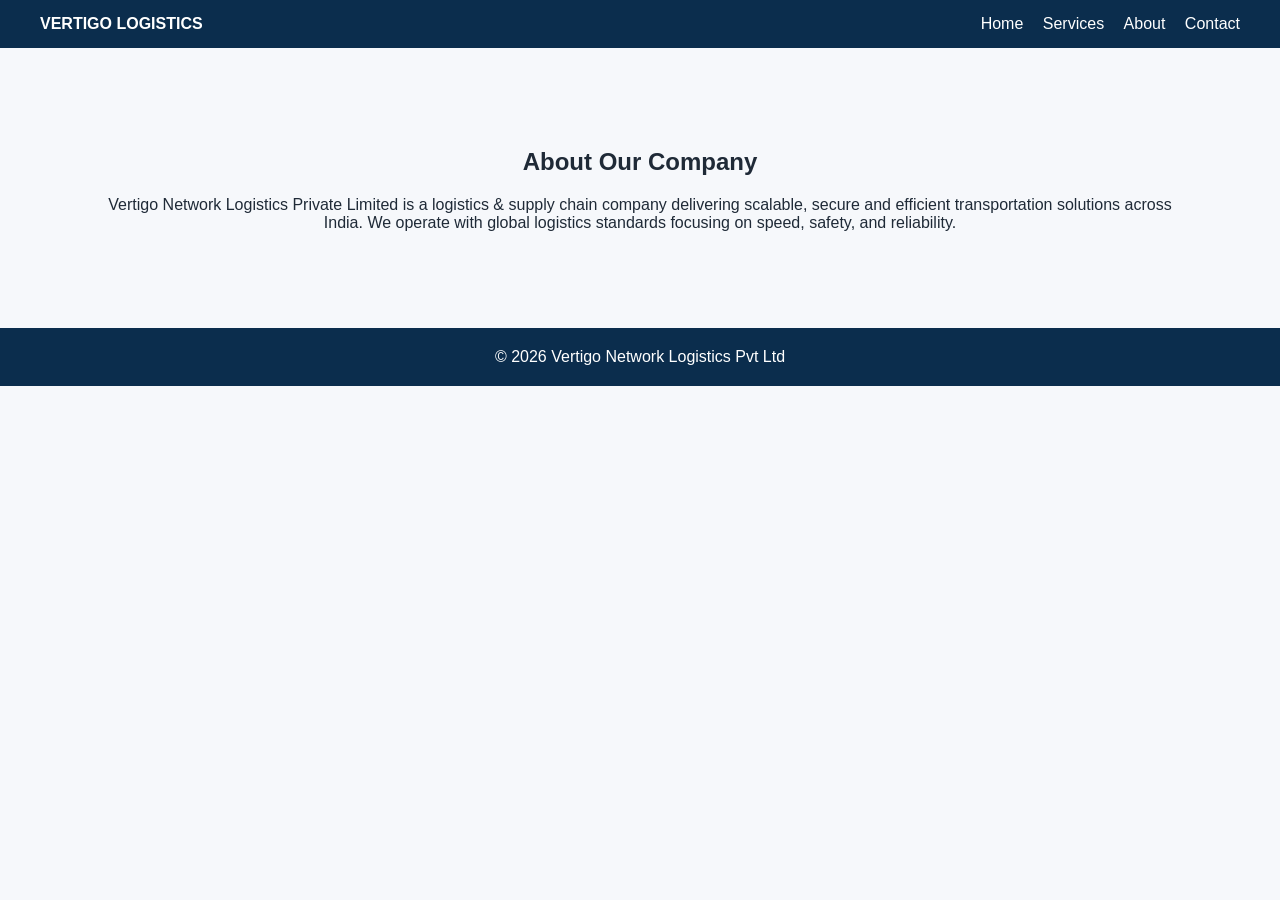
==== about.html @ bb280b38 "Create about.html" ====
<!DOCTYPE html>
<html>
<head>
<title>About - Vertigo Logistics</title>
<link rel="stylesheet" href="style.css">
</head>
<body>

<header>
  <div class="logo">VERTIGO LOGISTICS</div>
  <nav>
    <a href="index.html">Home</a>
    <a href="services.html">Services</a>
    <a href="about.html">About</a>
    <a href="contact.html">Contact</a>
  </nav>
</header>

<section class="section">
  <h2>About Our Company</h2>

  <p>
    Vertigo Network Logistics Private Limited is a logistics & supply chain company
    delivering scalable, secure and efficient transportation solutions across India.
    We operate with global logistics standards focusing on speed, safety, and reliability.
  </p>
</section>

<footer>
  © 2026 Vertigo Network Logistics Pvt Ltd
</footer>

</body>
</html>
---- style.css ----
body {
  margin: 0;
  font-family: Arial, sans-serif;
  background: #f6f8fb;
  color: #1f2a37;
}

header {
  background: #0b2d4d;
  padding: 15px 40px;
  display: flex;
  justify-content: space-between;
  align-items: center;
  position: sticky;
  top: 0;
}

.logo {
  color: white;
  font-weight: bold;
}

nav a {
  color: white;
  margin-left: 15px;
  text-decoration: none;
}

.hero {
  text-align: center;
  padding: 120px 20px;
  background: linear-gradient(135deg, #ffffff, #eaf2ff);
}

.hero h1 {
  font-size: 42px;
}

.btn {
  display: inline-block;
  margin-top: 20px;
  padding: 14px 28px;
  background: #25D366;
  color: white;
  border-radius: 30px;
  text-decoration: none;
}

.section {
  padding: 80px 20px;
  max-width: 1100px;
  margin: auto;
  text-align: center;
}

.grid {
  display: grid;
  grid-template-columns: repeat(auto-fit, minmax(250px, 1fr));
  gap: 20px;
}

.card {
  background: white;
  padding: 25px;
  border-radius: 12px;
  box-shadow: 0 8px 20px rgba(0,0,0,0.08);
}

footer {
  background: #0b2d4d;
  color: white;
  text-align: center;
  padding: 20px;
}
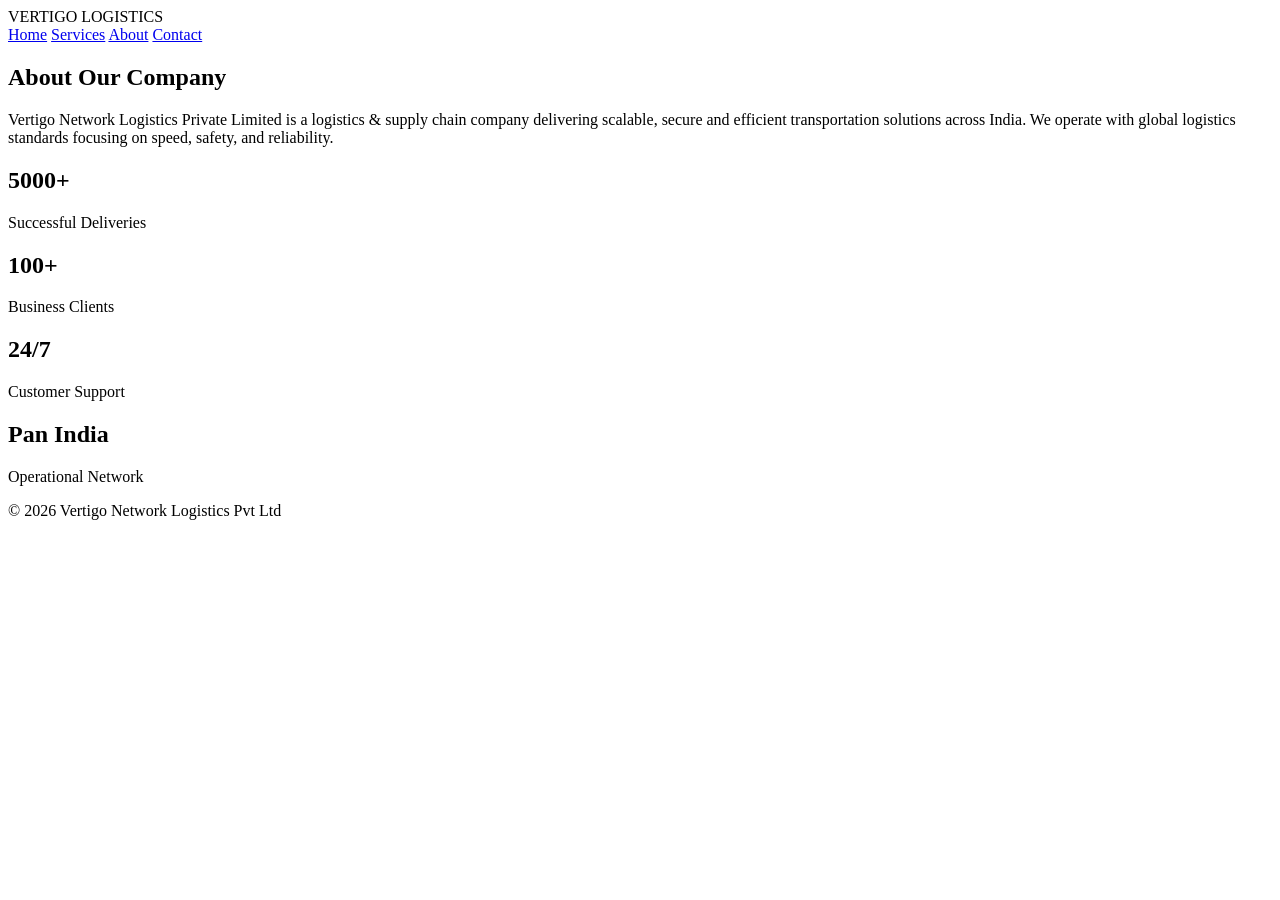
==== commit 71a73c58: "Update about.html" ====
--- a/about.html
+++ b/about.html
@@ -25,6 +25,29 @@
     We operate with global logistics standards focusing on speed, safety, and reliability.
   </p>
 </section>
+ <section class="stats">
+
+<div class="stat">
+<h2>5000+</h2>
+<p>Successful Deliveries</p>
+</div>
+
+<div class="stat">
+<h2>100+</h2>
+<p>Business Clients</p>
+</div>
+
+<div class="stat">
+<h2>24/7</h2>
+<p>Customer Support</p>
+</div>
+
+<div class="stat">
+<h2>Pan India</h2>
+<p>Operational Network</p>
+</div>
+
+</section> 
 
 <footer>
   © 2026 Vertigo Network Logistics Pvt Ltd
--- a/style.css
+++ b/style.css
@@ -1,74 +1,145 @@
-body {
-  margin: 0;
-  font-family: Arial, sans-serif;
-  background: #f6f8fb;
-  color: #1f2a37;
+.contact-hero{
+    background:linear-gradient(135deg,#0b2d4d,#134a7c);
+    color:white;
+    text-align:center;
+    padding:80px 20px;
 }
 
-header {
-  background: #0b2d4d;
-  padding: 15px 40px;
-  display: flex;
-  justify-content: space-between;
-  align-items: center;
-  position: sticky;
-  top: 0;
+.contact-hero h1{
+    font-size:48px;
+    margin-bottom:15px;
 }
 
-.logo {
-  color: white;
-  font-weight: bold;
+.contact-hero p{
+    max-width:700px;
+    margin:auto;
+    opacity:0.9;
 }
 
-nav a {
-  color: white;
-  margin-left: 15px;
-  text-decoration: none;
+.contact-container{
+    display:grid;
+    grid-template-columns:1fr 1fr;
+    gap:40px;
+    max-width:1200px;
+    margin:60px auto;
+    padding:20px;
 }
 
-.hero {
-  text-align: center;
-  padding: 120px 20px;
-  background: linear-gradient(135deg, #ffffff, #eaf2ff);
+.info-card{
+    background:white;
+    padding:25px;
+    margin-bottom:20px;
+    border-radius:16px;
+    box-shadow:0 10px 25px rgba(0,0,0,.08);
+    transition:.3s;
 }
 
-.hero h1 {
-  font-size: 42px;
+.info-card:hover{
+    transform:translateY(-6px);
 }
 
-.btn {
-  display: inline-block;
-  margin-top: 20px;
-  padding: 14px 28px;
-  background: #25D366;
-  color: white;
-  border-radius: 30px;
-  text-decoration: none;
+.contact-form{
+    background:white;
+    padding:35px;
+    border-radius:20px;
+    box-shadow:0 15px 35px rgba(0,0,0,.08);
 }
 
-.section {
-  padding: 80px 20px;
-  max-width: 1100px;
-  margin: auto;
-  text-align: center;
+.contact-form h2{
+    margin-bottom:25px;
 }
 
-.grid {
-  display: grid;
-  grid-template-columns: repeat(auto-fit, minmax(250px, 1fr));
-  gap: 20px;
+.contact-form input,
+.contact-form textarea{
+    width:100%;
+    padding:14px;
+    margin-bottom:15px;
+    border:1px solid #ddd;
+    border-radius:10px;
+    font-size:15px;
 }
 
-.card {
-  background: white;
-  padding: 25px;
-  border-radius: 12px;
-  box-shadow: 0 8px 20px rgba(0,0,0,0.08);
+.contact-form textarea{
+    height:120px;
 }
 
-footer {
-  background: #0b2d4d;
-  color: white;
-  text-align: center;
-  padding: 20px;
+.contact-form button{
+    width:100%;
+    background:#0b2d4d;
+    color:white;
+    border:none;
+    padding:15px;
+    border-radius:10px;
+    font-size:16px;
+    cursor:pointer;
+    transition:.3s;
 }
+
+.contact-form button:hover{
+    background:#134a7c;
+}
+
+.whatsapp-btn{
+    display:inline-block;
+    background:#25D366;
+    color:white;
+    padding:12px 22px;
+    border-radius:30px;
+    text-decoration:none;
+    font-weight:600;
+}
+
+.map-section{
+    max-width:1200px;
+    margin:60px auto;
+    padding:20px;
+}
+
+.map-section h2{
+    text-align:center;
+    margin-bottom:20px;
+}
+
+.map-section iframe{
+    width:100%;
+    height:400px;
+    border:none;
+    border-radius:20px;
+    box-shadow:0 10px 25px rgba(0,0,0,.08);
+}
+
+@media(max-width:768px){
+    .contact-container{
+        grid-template-columns:1fr;
+    }
+
+    .contact-hero h1{
+        font-size:34px;
+    }
+   .why-us{
+padding:80px 20px;
+background:#fff;
+text-align:center;
+}
+
+.why-grid{
+display:grid;
+grid-template-columns:repeat(auto-fit,minmax(250px,1fr));
+gap:25px;
+max-width:1200px;
+margin:auto;
+margin-top:40px;
+}
+
+.why-card{
+background:#fff;
+padding:30px;
+border-radius:16px;
+box-shadow:0 10px 25px rgba(0,0,0,.08);
+transition:.3s;
+}
+
+.why-card:hover{
+transform:translateY(-8px);
+} 
+}
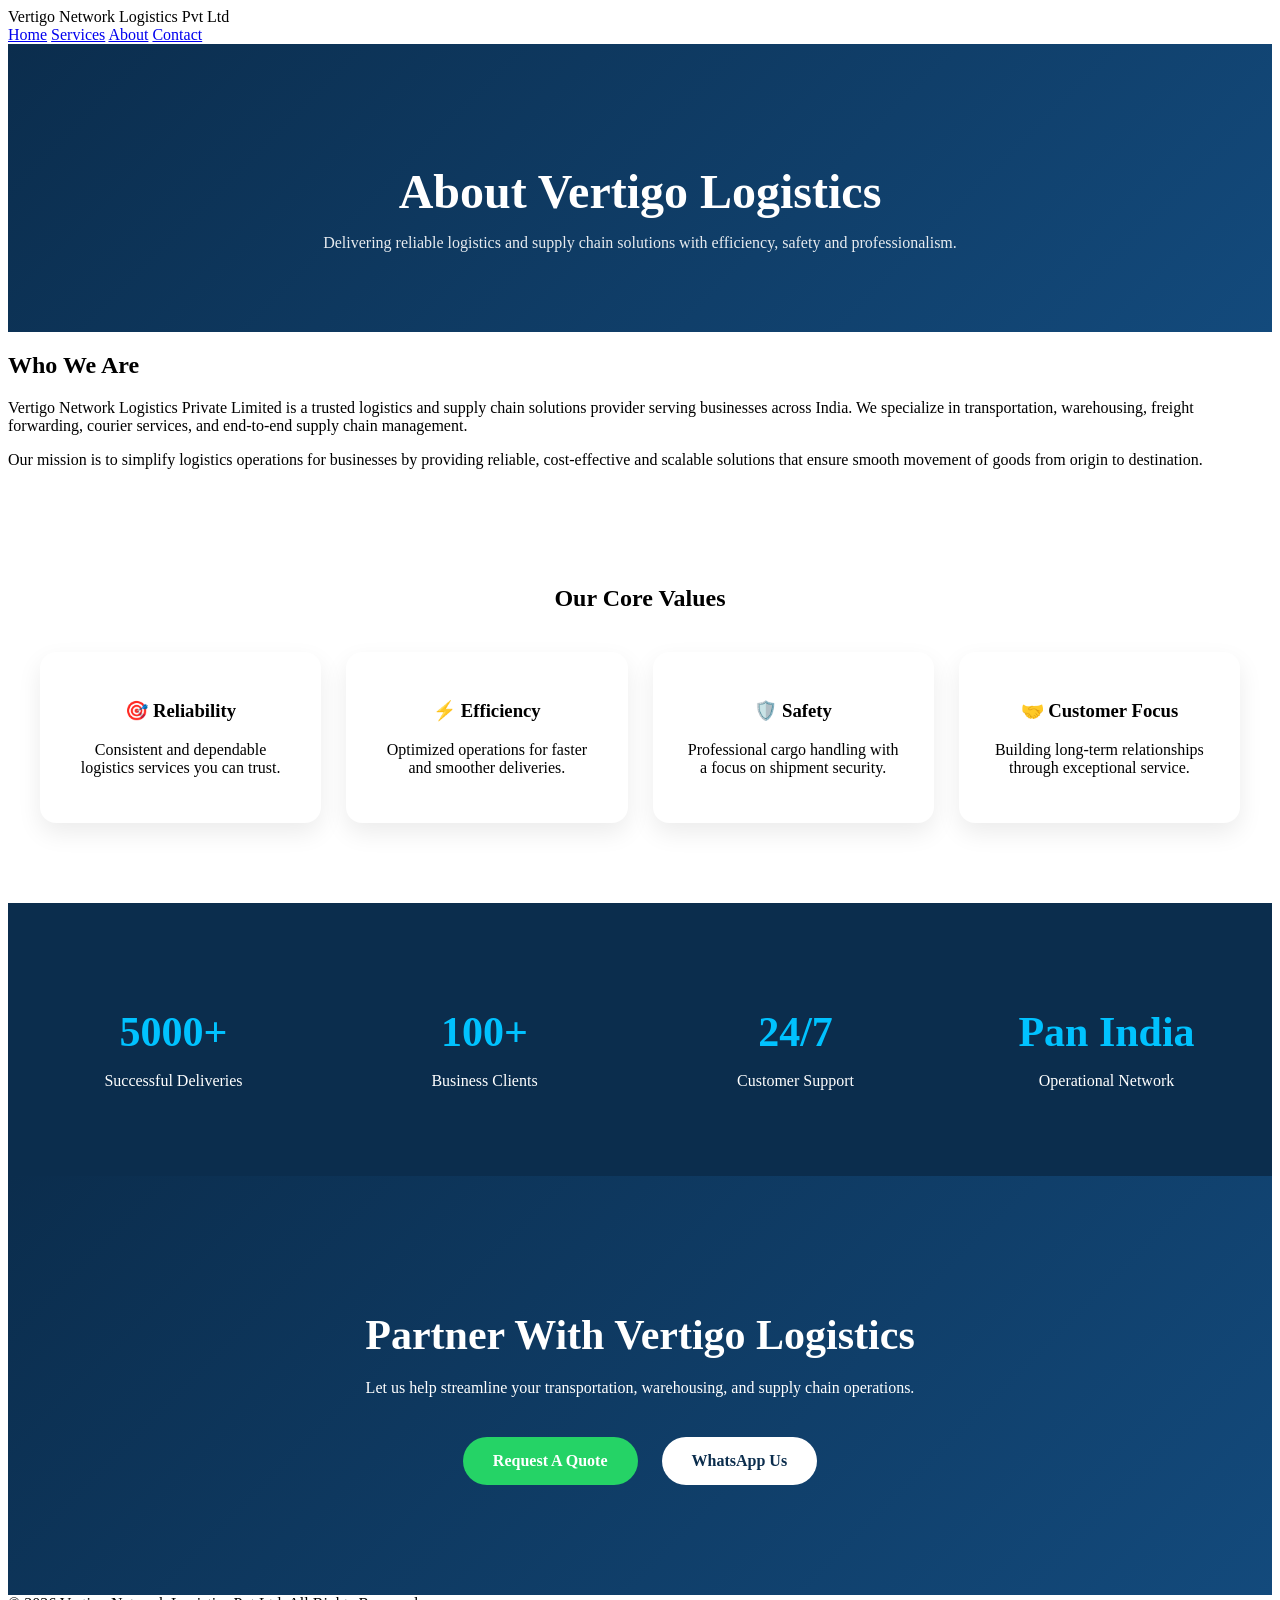
==== commit 99bf9e9c: "Update about.html" ====
--- a/about.html
+++ b/about.html
@@ -1,13 +1,23 @@
 <!DOCTYPE html>
-<html>
+<html lang="en">
 <head>
-<title>About - Vertigo Logistics</title>
+<meta charset="UTF-8">
+<meta name="viewport" content="width=device-width, initial-scale=1.0">
+
+<title>About Us | Vertigo Network Logistics Pvt Ltd</title>
+
+<meta name="description" content="Learn about Vertigo Network Logistics Pvt Ltd, a trusted logistics and supply chain solutions provider across India.">
+
 <link rel="stylesheet" href="style.css">
 </head>
+
 <body>
 
 <header>
-  <div class="logo">VERTIGO LOGISTICS</div>
+ <div class="logo">
+    Vertigo Network Logistics Pvt Ltd
+</div>
+
   <nav>
     <a href="index.html">Home</a>
     <a href="services.html">Services</a>
@@ -16,16 +26,64 @@
   </nav>
 </header>
 
+<section class="contact-hero">
+    <h1>About Vertigo Logistics</h1>
+    <p>
+        Delivering reliable logistics and supply chain solutions
+        with efficiency, safety and professionalism.
+    </p>
+</section>
+
 <section class="section">
-  <h2>About Our Company</h2>
 
-  <p>
-    Vertigo Network Logistics Private Limited is a logistics & supply chain company
-    delivering scalable, secure and efficient transportation solutions across India.
-    We operate with global logistics standards focusing on speed, safety, and reliability.
-  </p>
+    <h2>Who We Are</h2>
+
+    <p>
+        Vertigo Network Logistics Private Limited is a trusted logistics and
+        supply chain solutions provider serving businesses across India.
+        We specialize in transportation, warehousing, freight forwarding,
+        courier services, and end-to-end supply chain management.
+    </p>
+
+    <p>
+        Our mission is to simplify logistics operations for businesses by
+        providing reliable, cost-effective and scalable solutions that
+        ensure smooth movement of goods from origin to destination.
+    </p>
+
 </section>
- <section class="stats">
+
+<section class="why-us">
+
+<h2>Our Core Values</h2>
+
+<div class="why-grid">
+
+<div class="why-card">
+<h3>🎯 Reliability</h3>
+<p>Consistent and dependable logistics services you can trust.</p>
+</div>
+
+<div class="why-card">
+<h3>⚡ Efficiency</h3>
+<p>Optimized operations for faster and smoother deliveries.</p>
+</div>
+
+<div class="why-card">
+<h3>🛡️ Safety</h3>
+<p>Professional cargo handling with a focus on shipment security.</p>
+</div>
+
+<div class="why-card">
+<h3>🤝 Customer Focus</h3>
+<p>Building long-term relationships through exceptional service.</p>
+</div>
+
+</div>
+
+</section>
+
+<section class="stats">
 
 <div class="stat">
 <h2>5000+</h2>
@@ -47,10 +105,29 @@
 <p>Operational Network</p>
 </div>
 
-</section> 
+</section>
+
+<section class="cta">
+
+<h2>Partner With Vertigo Logistics</h2>
+
+<p>
+Let us help streamline your transportation, warehousing,
+and supply chain operations.
+</p>
+
+<a href="contact.html" class="cta-btn">
+Request A Quote
+</a>
+
+<a href="https://wa.me/919136144490" class="cta-btn secondary">
+WhatsApp Us
+</a>
+
+</section>
 
 <footer>
-  © 2026 Vertigo Network Logistics Pvt Ltd
+  © 2026 Vertigo Network Logistics Pvt Ltd. All Rights Reserved.
 </footer>
 
 </body>
--- a/style.css
+++ b/style.css
@@ -116,6 +116,7 @@
     .contact-hero h1{
         font-size:34px;
     }
+    }
    .why-us{
 padding:80px 20px;
 background:#fff;
@@ -141,5 +142,70 @@
 
 .why-card:hover{
 transform:translateY(-8px);
-} 
-}
+}
+    .stats{
+background:#0b2d4d;
+color:white;
+padding:70px 20px;
+display:grid;
+grid-template-columns:repeat(auto-fit,minmax(200px,1fr));
+text-align:center;
+gap:20px;
+}
+
+.stat h2{
+font-size:42px;
+margin-bottom:10px;
+color:#00c2ff;
+}
+    .cta{
+padding:100px 20px;
+text-align:center;
+background:linear-gradient(135deg,#0b2d4d,#134a7c);
+color:white;
+}
+
+.cta h2{
+font-size:42px;
+margin-bottom:20px;
+}
+
+.cta p{
+max-width:700px;
+margin:auto;
+margin-bottom:30px;
+}
+
+.cta-btn{
+display:inline-block;
+padding:15px 30px;
+margin:10px;
+background:#25D366;
+color:white;
+text-decoration:none;
+border-radius:30px;
+font-weight:600;
+}
+
+.cta-btn.secondary{
+background:white;
+color:#0b2d4d;
+}
+.quote-banner{
+    background:linear-gradient(135deg,#0b2d4d,#134a7c);
+    color:white;
+    padding:20px;
+    border-radius:15px;
+    margin-bottom:25px;
+}
+
+.info-card a{
+    color:#0b2d4d;
+    text-decoration:none;
+    font-weight:600;
+}
+
+.info-card a:hover{
+    color:#134a7c;
+}
+}
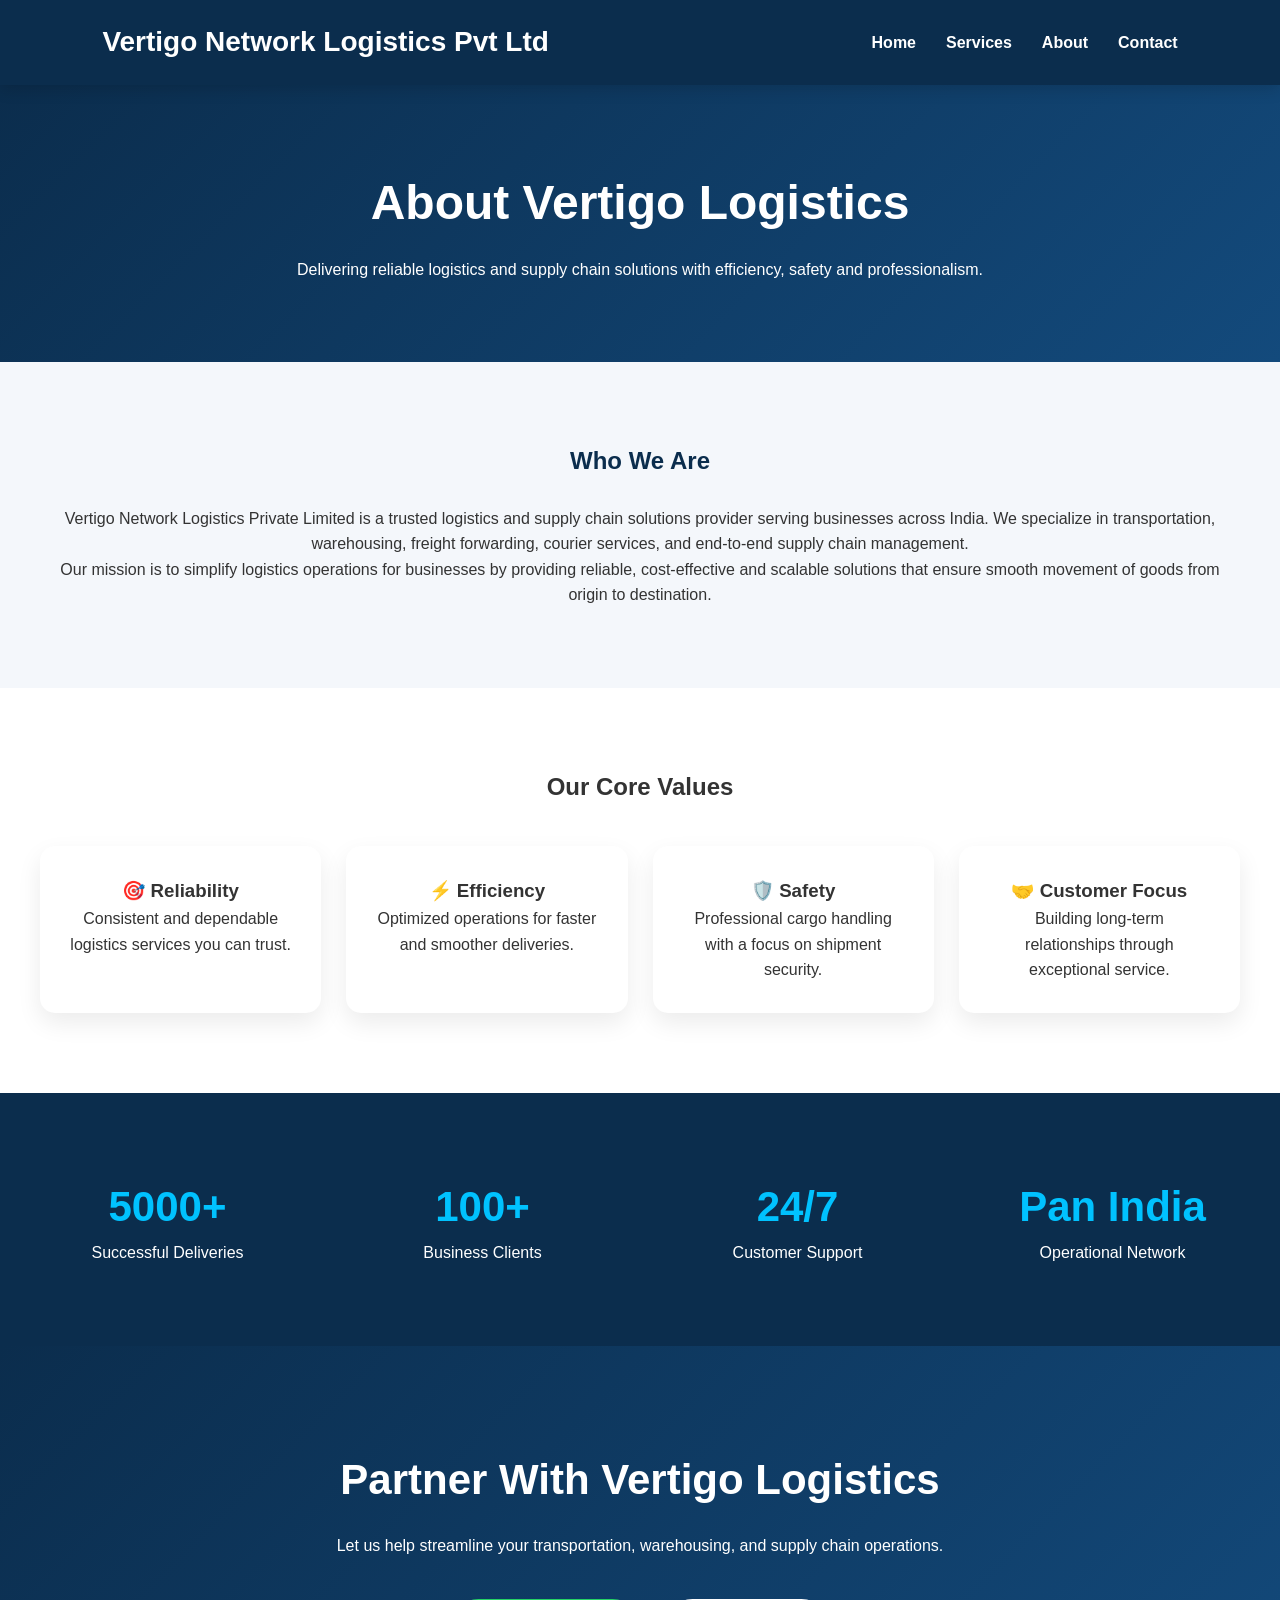
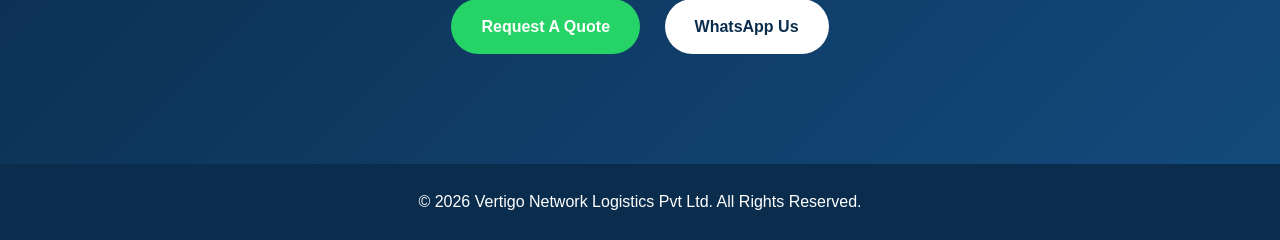
==== commit e5eb647d: "Update about.html" ====
--- a/about.html
+++ b/about.html
@@ -9,6 +9,11 @@
 <meta name="description" content="Learn about Vertigo Network Logistics Pvt Ltd, a trusted logistics and supply chain solutions provider across India.">
 
 <link rel="stylesheet" href="style.css">
+ <meta name="description" content="Vertigo Network Logistics Pvt Ltd provides transportation, freight forwarding, warehousing and supply chain solutions across India.">
+
+<meta name="keywords" content="logistics company Hyderabad, transportation company India, freight services, warehousing, supply chain management">
+
+<meta name="author" content="Vertigo Network Logistics Pvt Ltd">
 </head>
 
 <body>
--- a/style.css
+++ b/style.css
@@ -1,3 +1,210 @@
+/* =========================
+   VERTIGO LOGISTICS
+   ENTERPRISE STYLE SHEET
+========================= */
+
+*{
+    margin:0;
+    padding:0;
+    box-sizing:border-box;
+}
+
+body{
+    font-family:Arial, Helvetica, sans-serif;
+    background:#f4f7fb;
+    color:#333;
+    line-height:1.6;
+}
+
+/* HEADER */
+
+header{
+    background:#0b2d4d;
+    color:white;
+    display:flex;
+    justify-content:space-between;
+    align-items:center;
+    padding:20px 8%;
+    position:sticky;
+    top:0;
+    z-index:1000;
+    box-shadow:0 4px 15px rgba(0,0,0,.15);
+}
+
+.logo{
+    color:white;
+    font-size:28px;
+    font-weight:700;
+}
+
+nav{
+    display:flex;
+    gap:30px;
+}
+
+nav a{
+    color:white;
+    text-decoration:none;
+    font-weight:600;
+    transition:.3s;
+}
+
+nav a:hover{
+    color:#00c2ff;
+}
+
+/* HERO */
+
+.hero{
+    background:linear-gradient(rgba(11,45,77,.85),rgba(11,45,77,.85)),
+    url('https://images.unsplash.com/photo-1586528116311-ad8dd3c8310d?auto=format&fit=crop&w=1600&q=80');
+    background-size:cover;
+    background-position:center;
+    color:white;
+    text-align:center;
+    padding:140px 20px;
+}
+
+.hero h1{
+    font-size:56px;
+    margin-bottom:20px;
+}
+
+.hero p{
+    font-size:22px;
+    max-width:800px;
+    margin:auto;
+}
+
+.btn{
+    display:inline-block;
+    margin-top:30px;
+    background:#25D366;
+    color:white;
+    padding:15px 35px;
+    border-radius:30px;
+    text-decoration:none;
+    font-weight:700;
+}
+
+/* SECTION */
+
+.section{
+    max-width:1200px;
+    margin:auto;
+    padding:80px 20px;
+    text-align:center;
+}
+
+.section h2{
+    margin-bottom:25px;
+    color:#0b2d4d;
+}
+
+/* WHY US */
+
+.why-us{
+    padding:80px 20px;
+    text-align:center;
+    background:white;
+}
+
+.why-grid{
+    display:grid;
+    grid-template-columns:repeat(auto-fit,minmax(250px,1fr));
+    gap:25px;
+    max-width:1200px;
+    margin:40px auto 0;
+}
+
+.why-card{
+    background:white;
+    padding:30px;
+    border-radius:15px;
+    box-shadow:0 10px 25px rgba(0,0,0,.08);
+    transition:.3s;
+}
+
+.why-card:hover{
+    transform:translateY(-8px);
+}
+
+/* SERVICES */
+
+.grid{
+    display:grid;
+    grid-template-columns:repeat(auto-fit,minmax(250px,1fr));
+    gap:25px;
+    margin-top:40px;
+}
+
+.card{
+    background:white;
+    padding:30px;
+    border-radius:15px;
+    box-shadow:0 10px 25px rgba(0,0,0,.08);
+    transition:.3s;
+}
+
+.card:hover{
+    transform:translateY(-8px);
+}
+
+/* STATS */
+
+.stats{
+    background:#0b2d4d;
+    color:white;
+    padding:80px 20px;
+    display:grid;
+    grid-template-columns:repeat(auto-fit,minmax(220px,1fr));
+    gap:20px;
+    text-align:center;
+}
+
+.stat h2{
+    font-size:42px;
+    color:#00c2ff;
+}
+
+/* CTA */
+
+.cta{
+    text-align:center;
+    padding:100px 20px;
+    background:linear-gradient(135deg,#0b2d4d,#134a7c);
+    color:white;
+}
+
+.cta h2{
+    font-size:42px;
+    margin-bottom:20px;
+}
+
+.cta p{
+    max-width:700px;
+    margin:auto;
+    margin-bottom:30px;
+}
+
+.cta-btn{
+    display:inline-block;
+    padding:15px 30px;
+    border-radius:30px;
+    text-decoration:none;
+    margin:10px;
+    font-weight:600;
+    background:#25D366;
+    color:white;
+}
+
+.cta-btn.secondary{
+    background:white;
+    color:#0b2d4d;
+}
+
+/* CONTACT */
+
 .contact-hero{
     background:linear-gradient(135deg,#0b2d4d,#134a7c);
     color:white;
@@ -8,12 +215,6 @@
 .contact-hero h1{
     font-size:48px;
     margin-bottom:15px;
-}
-
-.contact-hero p{
-    max-width:700px;
-    margin:auto;
-    opacity:0.9;
 }
 
 .contact-container{
@@ -29,13 +230,13 @@
     background:white;
     padding:25px;
     margin-bottom:20px;
-    border-radius:16px;
+    border-radius:15px;
     box-shadow:0 10px 25px rgba(0,0,0,.08);
-    transition:.3s;
-}
-
-.info-card:hover{
-    transform:translateY(-6px);
+}
+
+.info-card a{
+    text-decoration:none;
+    color:#0b2d4d;
 }
 
 .contact-form{
@@ -45,22 +246,13 @@
     box-shadow:0 15px 35px rgba(0,0,0,.08);
 }
 
-.contact-form h2{
-    margin-bottom:25px;
-}
-
 .contact-form input,
 .contact-form textarea{
     width:100%;
-    padding:14px;
+    padding:15px;
     margin-bottom:15px;
     border:1px solid #ddd;
     border-radius:10px;
-    font-size:15px;
-}
-
-.contact-form textarea{
-    height:120px;
 }
 
 .contact-form button{
@@ -70,23 +262,24 @@
     border:none;
     padding:15px;
     border-radius:10px;
-    font-size:16px;
     cursor:pointer;
-    transition:.3s;
-}
-
-.contact-form button:hover{
-    background:#134a7c;
+}
+
+.quote-banner{
+    background:linear-gradient(135deg,#0b2d4d,#134a7c);
+    color:white;
+    padding:20px;
+    border-radius:15px;
+    margin-bottom:25px;
 }
 
 .whatsapp-btn{
     display:inline-block;
     background:#25D366;
     color:white;
-    padding:12px 22px;
+    text-decoration:none;
+    padding:12px 20px;
     border-radius:30px;
-    text-decoration:none;
-    font-weight:600;
 }
 
 .map-section{
@@ -95,117 +288,74 @@
     padding:20px;
 }
 
-.map-section h2{
-    text-align:center;
-    margin-bottom:20px;
-}
-
 .map-section iframe{
     width:100%;
     height:400px;
     border:none;
-    border-radius:20px;
-    box-shadow:0 10px 25px rgba(0,0,0,.08);
-}
+    border-radius:15px;
+}
+
+/* FOOTER */
+
+footer{
+    background:#0b2d4d;
+    color:white;
+    text-align:center;
+    padding:25px;
+}
+
+/* MOBILE */
 
 @media(max-width:768px){
-    .contact-container{
-        grid-template-columns:1fr;
-    }
-
-    .contact-hero h1{
-        font-size:34px;
-    }
-    }
-   .why-us{
-padding:80px 20px;
-background:#fff;
-text-align:center;
-}
-
-.why-grid{
-display:grid;
-grid-template-columns:repeat(auto-fit,minmax(250px,1fr));
-gap:25px;
-max-width:1200px;
-margin:auto;
-margin-top:40px;
-}
-
-.why-card{
-background:#fff;
-padding:30px;
-border-radius:16px;
-box-shadow:0 10px 25px rgba(0,0,0,.08);
-transition:.3s;
-}
-
-.why-card:hover{
-transform:translateY(-8px);
-}
-    .stats{
-background:#0b2d4d;
-color:white;
-padding:70px 20px;
-display:grid;
-grid-template-columns:repeat(auto-fit,minmax(200px,1fr));
-text-align:center;
-gap:20px;
-}
-
-.stat h2{
-font-size:42px;
-margin-bottom:10px;
-color:#00c2ff;
-}
-    .cta{
-padding:100px 20px;
-text-align:center;
-background:linear-gradient(135deg,#0b2d4d,#134a7c);
-color:white;
-}
-
-.cta h2{
-font-size:42px;
-margin-bottom:20px;
-}
-
-.cta p{
-max-width:700px;
-margin:auto;
-margin-bottom:30px;
-}
-
-.cta-btn{
-display:inline-block;
-padding:15px 30px;
-margin:10px;
-background:#25D366;
+
+header{
+    flex-direction:column;
+    gap:15px;
+}
+
+nav{
+    flex-wrap:wrap;
+    justify-content:center;
+}
+
+.logo{
+    text-align:center;
+    font-size:22px;
+}
+
+.hero h1{
+    font-size:38px;
+}
+
+.hero p{
+    font-size:18px;
+}
+
+.contact-container{
+    grid-template-columns:1fr;
+}
+
+.contact-hero h1{
+    font-size:34px;
+}
+   .social-links{
+display:flex;
+gap:15px;
+margin-top:20px;
+flex-wrap:wrap;
+}
+
+.social-links a{
 color:white;
 text-decoration:none;
-border-radius:30px;
-font-weight:600;
-}
-
-.cta-btn.secondary{
-background:white;
-color:#0b2d4d;
-}
-.quote-banner{
-    background:linear-gradient(135deg,#0b2d4d,#134a7c);
-    color:white;
-    padding:20px;
-    border-radius:15px;
-    margin-bottom:25px;
-}
-
-.info-card a{
-    color:#0b2d4d;
-    text-decoration:none;
-    font-weight:600;
-}
-
-.info-card a:hover{
-    color:#134a7c;
-}
-}
+padding:10px 15px;
+background:rgba(255,255,255,0.1);
+border-radius:8px;
+transition:0.3s;
+}
+
+.social-links a:hover{
+background:#00c2ff;
+}
+}
+}
